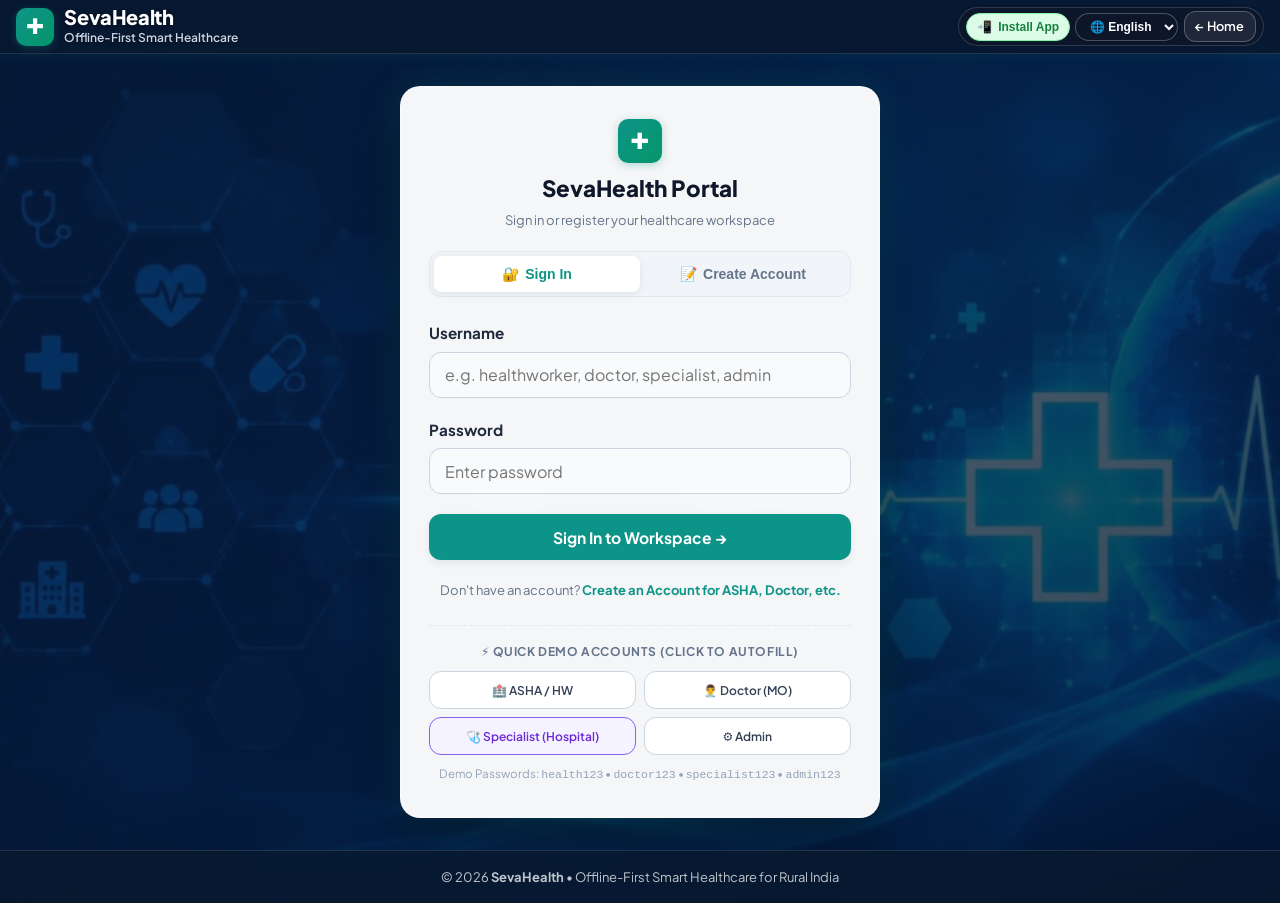
==== frontend/dashboard.html @ 1b8fa529 "feat(mobile): add full module options hub, bottom nav, and drawer to landing page with zero header c" ====
<!DOCTYPE html>
<html lang="en">
<head>
  <meta charset="UTF-8">
  <meta name="viewport" content="width=device-width, initial-scale=1.0, maximum-scale=1.0, user-scalable=no, viewport-fit=cover">
  <title>Dashboard - SevaHealth</title>
  <meta name="description" content="Operational rural healthcare dashboard.">
  <link rel="manifest" href="manifest.json">
  <link rel="icon" type="image/png" sizes="192x192" href="icons/icon-192.png">
  <link rel="apple-touch-icon" href="icons/icon-192.png">
  <meta name="theme-color" content="#0d9488">
  <meta name="apple-mobile-web-app-capable" content="yes">
  <meta name="apple-mobile-web-app-status-bar-style" content="default">
  <link rel="preconnect" href="https://fonts.googleapis.com">
  <link rel="preconnect" href="https://fonts.gstatic.com" crossorigin>
  <link href="https://fonts.googleapis.com/css2?family=Plus+Jakarta+Sans:wght@400;500;600;700;800&display=swap" rel="stylesheet">
  <link rel="stylesheet" href="css/style.css?v=3.6.0">
</head>
<body class="page-dashboard has-bottom-nav">

  <!-- Top Navigation Header -->
  <header class="site-header">
    <div class="header-container">
      <a href="dashboard.html" class="brand">
        <div class="brand-icon">✚</div>
        <div class="brand-text">
          <h1 data-i18n="app_title">SevaHealth</h1>
          <span data-i18n="app_subtitle">Offline-First Smart Healthcare</span>
        </div>
      </a>

      <div class="header-controls">
        <select id="lang-select">
          <option value="en">🌐 English</option>
          <option value="te">🌐 తెలుగు</option>
        </select>

        <span id="network-status-badge" class="badge badge-status-online">
          <span class="badge-status-dot status-online"></span>
          <span>ONLINE</span>
        </span>

        <div class="desktop-only-header" style="display: inline-flex; align-items: center; gap: 0.35rem;">
          <button id="btn-install-pwa" class="btn btn-outline btn-sm btn-pwa-pill" onclick="triggerPWAInstall()" title="Install SevaHealth App for offline use">
            <span>✓</span> <span data-i18n="app_installed">Installed</span>
          </button>

          <button id="btn-toggle-offline-demo" class="btn btn-outline btn-sm" onclick="toggleSimulatedOffline()">
            📡 Simulate Offline
          </button>

          <span id="sync-status-indicator" class="badge badge-primary">☁️ All synced</span>
          <button id="btn-sync-now" class="btn btn-primary btn-sm" onclick="syncPendingRecords()" data-i18n="sync_now">🔄 Sync Now</button>

          <span id="user-role-badge" class="badge badge-admin">⚙️ Administrator</span>
          <button id="btn-logout" class="btn btn-danger-outline btn-sm" onclick="logout()" data-i18n="sign_out">↪ Sign Out</button>
        </div>

        <button id="btn-mobile-menu" class="btn-mobile-menu" aria-label="Open Actions Menu">
          <span>☰</span>
        </button>
      </div>
    </div>
  </header>

  <!-- App Layout -->
  <div class="app-layout">

    <!-- Sidebar Navigation -->
    <aside class="app-sidebar">
      <nav class="sidebar-nav">
        <a href="dashboard.html" class="nav-link active">
          <span>📊</span> <span data-i18n="nav_dashboard">Dashboard</span>
        </a>
        <a href="patient.html" class="nav-link">
          <span>🏡</span> <span data-i18n="nav_patients">Patients &amp; Doorstep</span>
        </a>
        <a href="doctor.html" class="nav-link">
          <span>🩺</span> <span data-i18n="nav_doctor_queue">Doctor Queue</span>
        </a>
        <a href="referrals.html" class="nav-link">
          <span>🚑</span> <span data-i18n="nav_referrals">Referrals</span>
        </a>
        <a href="followups.html" class="nav-link">
          <span>📋</span> <span data-i18n="nav_followups">Follow-ups</span>
        </a>
      </nav>

      <!-- Offline Info Card in Sidebar -->
      <div style="margin-top: auto; padding: 1rem; background: var(--slate-50); border-top: 1px solid var(--slate-200); font-size: 0.75rem; color: var(--slate-600);">
        <p><strong>💡 Offline Architecture:</strong></p>
        <p>PWA Service Worker + IndexedDB store records locally without network. Instant automatic sync on reconnect.</p>
      </div>
    </aside>

    <!-- Main Workspace -->
    <main class="app-main-content">

      <!-- Welcome Banner -->
      <div class="welcome-banner">
        <div>
          <h2 style="font-size: 1.4rem; font-weight: 800;">
            <span data-i18n="welcome">Welcome</span>, <span id="banner-user-name">Healthcare Worker</span>
          </h2>
          <p style="color: var(--slate-300); font-size: 0.875rem; margin-top: 0.2rem;">
            Primary Health Centre: <strong id="banner-facility" style="color: #5eead4;">Chirala PHC</strong>
          </p>
        </div>
        <div class="banner-pill">
          <span id="banner-user-role">Role</span>
        </div>
      </div>

      <!-- Role-Specific Action Banners -->
      
      <!-- ASHA Quick Action -->
      <div id="asha-quick-actions" style="display: none; background: linear-gradient(135deg, #0d9488, #0f766e); color: white; padding: 1.25rem 1.5rem; border-radius: var(--radius-lg); margin-bottom: 1.75rem; box-shadow: var(--shadow-sm);">
        <div style="display: flex; justify-content: space-between; align-items: center; flex-wrap: wrap; gap: 1rem;">
          <div>
            <h3 style="font-size: 1.15rem; font-weight: 700;">🏡 ASHA Doorstep Health Visit</h3>
            <p style="font-size: 0.875rem; opacity: 0.9;">Perform intake, record vitals, and run rule-based Smart Triage directly at patient home (works 100% offline).</p>
          </div>
          <a href="patient.html" class="btn" style="background: white; color: var(--primary-dark); font-weight: 700;">
            + Start Doorstep Visit &rarr;
          </a>
        </div>
      </div>

      <!-- Doctor Quick Action -->
      <div id="doctor-quick-actions" style="display: none; background: linear-gradient(135deg, #1e40af, #1e3a8a); color: white; padding: 1.25rem 1.5rem; border-radius: var(--radius-lg); margin-bottom: 1.75rem; box-shadow: var(--shadow-sm);">
        <div style="display: flex; justify-content: space-between; align-items: center; flex-wrap: wrap; gap: 1rem;">
          <div>
            <h3 style="font-size: 1.15rem; font-weight: 700;">🩺 Doctor Consultation Queue</h3>
            <p style="font-size: 0.875rem; opacity: 0.9;">Review prioritized triage cases (RED Emergency &gt; YELLOW Priority), open tele-consultations, and issue prescriptions.</p>
          </div>
          <a href="doctor.html" class="btn" style="background: white; color: #1e40af; font-weight: 700;">
            Open Doctor Queue &rarr;
          </a>
        </div>
      </div>

      <!-- Specialist Quick Action -->
      <div id="specialist-quick-actions" style="display: none; background: linear-gradient(135deg, #6d28d9, #4c1d95); color: white; padding: 1.25rem 1.5rem; border-radius: var(--radius-lg); margin-bottom: 1.75rem; box-shadow: var(--shadow-sm);">
        <div style="display: flex; justify-content: space-between; align-items: center; flex-wrap: wrap; gap: 1rem;">
          <div>
            <h3 style="font-size: 1.15rem; font-weight: 700;">🩺 Specialist Referral Workspace</h3>
            <p style="font-size: 0.875rem; opacity: 0.9;">Inspect inbound referred patients, view complete longitudinal EHR records, and provide specialist feedback.</p>
          </div>
          <a href="specialist.html" class="btn" style="background: white; color: #6d28d9; font-weight: 700;">
            Open Specialist Queue &rarr;
          </a>
        </div>
      </div>

      <!-- Admin Quick Action -->
      <div id="admin-quick-actions" style="display: none; background: linear-gradient(135deg, #4f46e5, #4338ca); color: white; padding: 1.25rem 1.5rem; border-radius: var(--radius-lg); margin-bottom: 1.75rem; box-shadow: var(--shadow-sm);">
        <div style="display: flex; justify-content: space-between; align-items: center; flex-wrap: wrap; gap: 1rem;">
          <div>
            <h3 style="font-size: 1.15rem; font-weight: 700;">🏢 Block Health Administration &amp; Facility Oversight</h3>
            <p style="font-size: 0.875rem; opacity: 0.9;">Monitor PHC medicine supply inventory, cross-facility specialist referral loops, and Sub-Centre offline sync health.</p>
          </div>
          <a href="referrals.html" class="btn" style="background: white; color: #4338ca; font-weight: 700;">
            Monitor Referral Network &rarr;
          </a>
        </div>
      </div>

      <!-- KPI Cards Grid (Role-Filtered) -->
      <div class="cards-grid">
        
        <!-- Total Patients (ASHA / Doctor / Specialist / Admin) -->
        <div class="stat-card card-asha card-doctor card-specialist card-admin" id="card-stat-patients">
          <div class="stat-card-header">
            <span class="stat-title" data-i18n="stat_total_patients">Total Patients</span>
            <div class="stat-icon" style="background: #eff6ff; color: #3b82f6;">👥</div>
          </div>
          <div class="stat-value" id="stat-total-patients">0</div>
          <div class="stat-footer">Registered in rural cluster</div>
        </div>

        <!-- Today's Visits (ASHA Only) -->
        <div class="stat-card card-asha" id="card-stat-visits">
          <div class="stat-card-header">
            <span class="stat-title" data-i18n="stat_today_visits">Today's Visits</span>
            <div class="stat-icon" style="background: #ecfdf5; color: #10b981;">🏡</div>
          </div>
          <div class="stat-value" id="stat-today-visits">0</div>
          <div class="stat-footer">Doorstep intakes recorded</div>
        </div>

        <!-- Waiting Patients (Doctor Only) -->
        <div class="stat-card card-doctor" id="card-stat-waiting">
          <div class="stat-card-header">
            <span class="stat-title" data-i18n="stat_waiting_patients">Waiting Patients</span>
            <div class="stat-icon" style="background: #fffbeb; color: #f59e0b;">⏳</div>
          </div>
          <div class="stat-value" id="stat-waiting-patients">0</div>
          <div class="stat-footer">In doctor triage queue</div>
        </div>

        <!-- High Risk RED (ASHA / Doctor / Specialist / Admin) -->
        <div class="stat-card card-asha card-doctor card-specialist card-admin" id="card-stat-red">
          <div class="stat-card-header">
            <span class="stat-title" data-i18n="stat_high_risk">High-Risk (RED)</span>
            <div class="stat-icon" style="background: #fef2f2; color: #ef4444;">🚨</div>
          </div>
          <div class="stat-value" id="stat-high-risk" style="color: var(--risk-red);">0</div>
          <div class="stat-footer">Emergency attention flagged</div>
        </div>

        <!-- Pending Referrals (ASHA / Doctor / Specialist / Admin) -->
        <div class="stat-card card-asha card-doctor card-specialist card-admin" id="card-stat-referrals">
          <div class="stat-card-header">
            <span class="stat-title" data-i18n="stat_pending_referrals">Pending Referrals</span>
            <div class="stat-icon" style="background: #f0fdfa; color: #0d9488;">🚑</div>
          </div>
          <div class="stat-value" id="stat-pending-referrals">0</div>
          <div class="stat-footer">Escalated to specialty hospital</div>
        </div>

        <!-- Follow-ups Due (Doctor / Admin) -->
        <div class="stat-card card-doctor card-admin" id="card-stat-followups">
          <div class="stat-card-header">
            <span class="stat-title" data-i18n="stat_followups_due">Follow-ups Due</span>
            <div class="stat-icon" style="background: #f5f3ff; color: #8b5cf6;">📋</div>
          </div>
          <div class="stat-value" id="stat-followups-due">0</div>
          <div class="stat-footer">Home visits scheduled</div>
        </div>

      </div>

      <!-- Recent Patients Section -->
      <div style="background: var(--white); border-radius: var(--radius-lg); border: 1px solid var(--slate-200); padding: 1.5rem; margin-bottom: 2rem; box-shadow: var(--shadow-xs);">
        <div style="display: flex; justify-content: space-between; align-items: center; margin-bottom: 1rem;">
          <h3 style="font-size: 1.15rem; font-weight: 700; color: var(--slate-900);">Recent Doorstep Intakes &amp; Triage</h3>
          <a href="patient.html" class="btn btn-outline btn-sm">View All Patients &rarr;</a>
        </div>

        <div class="table-responsive">
          <table class="data-table">
            <thead>
              <tr>
                <th>Patient ID</th>
                <th>Patient Name</th>
                <th>Village</th>
                <th>Triage Risk</th>
                <th>Vitals</th>
                <th>Care Record</th>
              </tr>
            </thead>
            <tbody id="recent-patients-body">
              <tr><td colspan="6" style="text-align: center; padding: 1.5rem;">Loading data...</td></tr>
            </tbody>
          </table>
        </div>
      </div>

      <!-- Admin PHC Medicine Inventory Section -->
      <div id="admin-inventory-section" style="display: none; background: var(--white); border-radius: var(--radius-lg); border: 1px solid var(--slate-200); padding: 1.5rem; box-shadow: var(--shadow-xs);">
        <h3 style="font-size: 1.15rem; font-weight: 700; color: var(--slate-900); margin-bottom: 1rem;">
          💊 PHC Essential Medicine Availability
        </h3>
        <div class="table-responsive">
          <table class="data-table">
            <thead>
              <tr>
                <th>Medicine Name</th>
                <th>Stock Count</th>
                <th>Availability Status</th>
              </tr>
            </thead>
            <tbody id="admin-meds-body"></tbody>
          </table>
        </div>
      </div>

    </main>
  </div>

  <!-- Mobile Actions Drawer & Backdrop -->
  <div id="mobile-drawer-backdrop" class="mobile-drawer-backdrop"></div>
  <div id="mobile-actions-drawer" class="mobile-actions-drawer">
    <div class="mobile-drawer-handle"></div>
    <div class="mobile-drawer-header">
      <div class="mobile-drawer-title">
        <span>✚</span> <span>SevaHealth Quick Actions</span>
      </div>
      <button id="mobile-drawer-close" class="mobile-drawer-close">&times;</button>
    </div>
    <div class="mobile-drawer-body">
      <div class="mobile-drawer-user-card">
        <div>
          <strong id="mobile-user-name" style="display: block; font-size: 0.95rem; color: var(--slate-900);">User</strong>
          <span id="mobile-user-role-badge" class="badge badge-admin" style="margin-top: 0.25rem;">⚙️ Administrator</span>
        </div>
        <span id="mobile-network-status-badge" class="badge badge-status-online">
          <span class="badge-status-dot status-online"></span>
          <span>ONLINE</span>
        </span>
      </div>

      <div style="display: grid; grid-template-columns: 1fr 1fr; gap: 0.5rem;">
        <button id="mobile-btn-toggle-offline" class="btn btn-outline btn-sm btn-block" onclick="toggleSimulatedOffline()">
          📡 Simulate Offline
        </button>
        <button id="mobile-btn-sync-now" class="btn btn-primary btn-sm btn-block" onclick="syncPendingRecords()">
          🔄 Sync Now
        </button>
      </div>

      <div style="display: flex; align-items: center; justify-content: space-between; padding: 0.65rem 0.85rem; background: var(--slate-50); border: 1px solid var(--slate-200); border-radius: var(--radius-md);">
        <span style="font-size: 0.85rem; font-weight: 600; color: var(--slate-600);">Offline Sync Queue:</span>
        <span id="mobile-sync-status-indicator" class="badge badge-primary">☁️ All synced</span>
      </div>

      <button class="btn btn-install-app btn-block" onclick="triggerPWAInstall()">
        <span>📲</span> <span data-i18n="btn_install_app">Install SevaHealth App</span>
      </button>

      <button id="btn-mobile-logout" class="btn btn-danger-outline btn-block" onclick="logout()" data-i18n="sign_out">
        ↪ Sign Out
      </button>
    </div>
  </div>

  <!-- Native Mobile Bottom Navigation Bar -->
  <nav class="mobile-bottom-nav">
    <a href="dashboard.html" class="mobile-nav-item active">
      <span class="mobile-nav-icon">📊</span>
      <span class="mobile-nav-label" data-i18n="nav_dashboard">Dashboard</span>
    </a>
    <a href="patient.html" class="mobile-nav-item">
      <span class="mobile-nav-icon">🏡</span>
      <span class="mobile-nav-label" data-i18n="nav_patients">Patients</span>
    </a>
    <a href="doctor.html" class="mobile-nav-item">
      <span class="mobile-nav-icon">🩺</span>
      <span class="mobile-nav-label" data-i18n="nav_doctor_queue">Doctor</span>
    </a>
    <a href="referrals.html" class="mobile-nav-item">
      <span class="mobile-nav-icon">🚑</span>
      <span class="mobile-nav-label" data-i18n="nav_referrals">Referrals</span>
    </a>
    <a href="followups.html" class="mobile-nav-item">
      <span class="mobile-nav-icon">📋</span>
      <span class="mobile-nav-label" data-i18n="nav_followups">Follow-ups</span>
    </a>
  </nav>

  <!-- Scripts -->
  <script src="js/api.js?v=3.6.0"></script>
  <script src="js/i18n.js?v=3.6.0"></script>
  <script src="js/offline.js?v=3.6.0"></script>
  <script src="js/auth.js?v=3.6.0"></script>
  <script src="js/dashboard.js?v=3.6.0"></script>
</body>
</html>
---- frontend/css/style.css ----
/* ==========================================================================
   SevaHealth - Responsive Healthcare Design System
   Offline-First Smart Healthcare for Rural India (SIH 2026 Prototype)
   ========================================================================== */

:root {
  /* Brand Palette */
  --primary: #0d9488;
  --primary-hover: #0f766e;
  --primary-dark: #115e59;
  --primary-light: #f0fdfa;
  --primary-border: #99f6e4;

  /* Neutrals */
  --slate-900: #0f172a;
  --slate-800: #1e293b;
  --slate-700: #334155;
  --slate-600: #475569;
  --slate-500: #64748b;
  --slate-400: #94a3b8;
  --slate-300: #cbd5e1;
  --slate-200: #e2e8f0;
  --slate-100: #f1f5f9;
  --slate-50: #f8fafc;
  --white: #ffffff;

  /* Triage Acuity Colors */
  --risk-red: #ef4444;
  --risk-red-bg: #fef2f2;
  --risk-red-border: #fca5a5;

  --risk-yellow: #f59e0b;
  --risk-yellow-bg: #fffbeb;
  --risk-yellow-border: #fcd34d;

  --risk-green: #10b981;
  --risk-green-bg: #ecfdf5;
  --risk-green-border: #86efac;

  /* Status Badges */
  --status-info: #3b82f6;
  --status-purple: #8b5cf6;

  /* Layout & Typography */
  --font-family: 'Plus Jakarta Sans', system-ui, -apple-system, sans-serif;
  --radius-sm: 8px;
  --radius-md: 12px;
  --radius-lg: 18px;
  --radius-full: 9999px;
  --shadow-xs: 0 1px 3px rgba(15, 23, 42, 0.06);
  --shadow-sm: 0 3px 8px rgba(15, 23, 42, 0.08);
  --shadow-md: 0 8px 18px rgba(15, 23, 42, 0.1);
  --shadow-lg: 0 14px 32px rgba(15, 23, 42, 0.12);
  --shadow-xl: 0 24px 44px rgba(15, 23, 42, 0.16);
  --transition: all 0.2s ease-in-out;
  --bottom-nav-height: 60px;
  --safe-bottom: env(safe-area-inset-bottom, 0px);
  --safe-top: env(safe-area-inset-top, 0px);
}

html {
  box-sizing: border-box;
  -webkit-text-size-adjust: 100%;
  overflow-x: hidden;
  width: 100%;
}

*, *::before, *::after {
  box-sizing: border-box;
  margin: 0;
  padding: 0;
}

body {
  font-family: var(--font-family);
  background-color: #f8fafc;
  background-image: radial-gradient(circle at 15% 15%, rgba(13, 148, 136, 0.08) 0%, transparent 40%),
                    radial-gradient(circle at 85% 20%, rgba(14, 165, 233, 0.08) 0%, transparent 45%),
                    linear-gradient(180deg, #f0fdfa 0%, #f8fafc 300px, #f1f5f9 100%);
  background-attachment: fixed;
  color: var(--slate-800);
  font-size: 16px;
  line-height: 1.6;
  min-height: 100vh;
  min-height: 100dvh;
  display: flex;
  flex-direction: column;
  -webkit-font-smoothing: antialiased;
  overflow-x: hidden;
  width: 100%;
  max-width: 100vw;
}

/* Page-Specific Relevant Healthcare Backgrounds */
body.page-landing {
  background: radial-gradient(circle at 15% 12%, rgba(13, 148, 136, 0.14) 0%, transparent 45%),
              radial-gradient(circle at 85% 18%, rgba(14, 165, 233, 0.14) 0%, transparent 50%),
              radial-gradient(circle at 50% 80%, rgba(16, 185, 129, 0.09) 0%, transparent 55%),
              #f8fafc;
  background-attachment: fixed;
}

body.page-login {
  background-color: #051329 !important;
  background-image: linear-gradient(135deg, rgba(8, 24, 48, 0.60) 0%, rgba(3, 15, 38, 0.78) 100%),
                    url('../images/login-bg.jpg') !important;
  background-position: center center !important;
  background-size: cover !important;
  background-repeat: no-repeat !important;
  background-attachment: fixed !important;
  min-height: 100vh !important;
  min-height: 100dvh !important;
}

body.page-dashboard {
  background: radial-gradient(circle at 90% 12%, rgba(14, 165, 233, 0.11) 0%, transparent 40%),
              radial-gradient(circle at 10% 28%, rgba(13, 148, 136, 0.10) 0%, transparent 45%),
              linear-gradient(180deg, #f0fdfa 0%, #f8fafc 240px, #f1f5f9 100%);
  background-attachment: fixed;
}

body.page-patient {
  background: radial-gradient(circle at 20% 15%, rgba(16, 185, 129, 0.12) 0%, transparent 45%),
              radial-gradient(circle at 80% 40%, rgba(13, 148, 136, 0.10) 0%, transparent 45%),
              linear-gradient(180deg, #ecfdf5 0%, #f8fafc 260px, #f1f5f9 100%);
  background-attachment: fixed;
}

body.page-doctor {
  background: radial-gradient(circle at 75% 15%, rgba(59, 130, 246, 0.11) 0%, transparent 45%),
              radial-gradient(circle at 20% 55%, rgba(13, 148, 136, 0.10) 0%, transparent 40%),
              linear-gradient(180deg, #eff6ff 0%, #f8fafc 260px, #f1f5f9 100%);
  background-attachment: fixed;
}

body.page-specialist {
  background: radial-gradient(circle at 80% 15%, rgba(139, 92, 246, 0.14) 0%, transparent 45%),
              radial-gradient(circle at 15% 45%, rgba(14, 165, 233, 0.10) 0%, transparent 40%),
              linear-gradient(180deg, #f5f3ff 0%, #f8fafc 260px, #f1f5f9 100%);
  background-attachment: fixed;
}

body.page-referrals {
  background: radial-gradient(circle at 85% 18%, rgba(245, 158, 11, 0.10) 0%, transparent 45%),
              radial-gradient(circle at 15% 35%, rgba(99, 102, 241, 0.10) 0%, transparent 45%),
              linear-gradient(180deg, #fffbeb 0%, #f8fafc 260px, #f1f5f9 100%);
  background-attachment: fixed;
}

body.page-followups {
  background: radial-gradient(circle at 25% 18%, rgba(139, 92, 246, 0.10) 0%, transparent 45%),
              radial-gradient(circle at 80% 50%, rgba(16, 185, 129, 0.10) 0%, transparent 45%),
              linear-gradient(180deg, #fdf4ff 0%, #f8fafc 260px, #f1f5f9 100%);
  background-attachment: fixed;
}

a {
  color: var(--primary);
  text-decoration: none;
  transition: var(--transition);
}

a:hover {
  color: var(--primary-hover);
}

.code-font {
  font-family: 'Consolas', 'Courier New', monospace;
  font-size: 0.95rem;
  letter-spacing: 0.04em;
}

.text-muted { color: var(--slate-500); font-size: 0.875rem; }
.text-danger { color: var(--risk-red); }

/* --------------------------------------------------------------------------
   Header & Top Navigation
   -------------------------------------------------------------------------- */
.site-header {
  background: #ffffff url('../images/header-banner.jpg') no-repeat right center / cover;
  border-bottom: 2px solid #0d9488;
  position: sticky;
  top: 0;
  z-index: 100;
  box-shadow: 0 2px 12px rgba(13, 148, 136, 0.1);
  min-height: 52px;
  display: flex;
  align-items: center;
  width: 100%;
}

.header-container {
  max-width: 1560px;
  width: 100%;
  margin: 0 auto;
  padding: 0.25rem 1rem;
  display: flex;
  align-items: center;
  justify-content: space-between;
  gap: 0.5rem;
}

.brand {
  display: flex;
  align-items: center;
  gap: 0.65rem;
  text-decoration: none;
  background: transparent !important;
  padding: 0.1rem 0;
  flex-shrink: 0;
}

.brand-icon {
  width: 38px;
  height: 38px;
  background: linear-gradient(135deg, #0d9488, #059669);
  color: var(--white);
  border-radius: 10px;
  display: flex;
  align-items: center;
  justify-content: center;
  font-size: 1.35rem;
  font-weight: 800;
  box-shadow: 0 2px 8px rgba(13, 148, 136, 0.3);
  flex-shrink: 0;
}

.brand-text h1 {
  font-size: 1.2rem;
  font-weight: 800;
  color: #0f766e;
  line-height: 1.1;
  letter-spacing: -0.02em;
  margin: 0;
}

.brand-text span {
  font-size: 0.72rem;
  font-weight: 600;
  color: #334155;
  display: block;
  margin-top: 0.05rem;
  white-space: nowrap;
}

.header-controls {
  display: flex;
  align-items: center;
  gap: 0.35rem;
  background: rgba(255, 255, 255, 0.88);
  backdrop-filter: blur(12px);
  -webkit-backdrop-filter: blur(12px);
  padding: 0.2rem 0.45rem;
  border-radius: 9999px;
  border: 1px solid rgba(255, 255, 255, 0.95);
  box-shadow: 0 1px 6px rgba(0, 0, 0, 0.04);
}

/* --------------------------------------------------------------------------
   Badges & Pills matching Reference Header (Ultra-Compact)
   -------------------------------------------------------------------------- */
.badge {
  display: inline-flex;
  align-items: center;
  gap: 0.25rem;
  padding: 0.25rem 0.6rem;
  font-size: 0.75rem;
  font-weight: 700;
  border-radius: 9999px;
  line-height: 1;
  white-space: nowrap;
  flex-shrink: 0;
}

#lang-select {
  width: auto !important;
  max-width: 110px !important;
  background: #ffffff;
  color: #4338ca;
  border: 1.5px solid #cbd5e1;
  border-radius: 9999px;
  font-weight: 700;
  font-size: 0.75rem !important;
  padding: 0.25rem 0.6rem !important;
  min-height: 28px !important;
  cursor: pointer;
  box-shadow: 0 1px 2px rgba(0, 0, 0, 0.04);
  outline: none;
  transition: all 0.2s ease;
  white-space: nowrap;
  flex-shrink: 0;
}

#lang-select:hover {
  border-color: #818cf8;
}

#btn-install-pwa, .btn-pwa-pill {
  background: #dcfce7 !important;
  color: #15803d !important;
  border: 1px solid #86efac !important;
  border-radius: 9999px !important;
  font-size: 0.75rem !important;
  font-weight: 700 !important;
  padding: 0.25rem 0.6rem !important;
  min-height: 28px !important;
  box-shadow: 0 1px 2px rgba(22, 163, 74, 0.08) !important;
  cursor: pointer;
  white-space: nowrap;
  flex-shrink: 0;
}

#btn-toggle-offline-demo {
  background: #f3e8ff !important;
  color: #7e22ce !important;
  border: 1px solid #d8b4fe !important;
  border-radius: 9999px !important;
  font-size: 0.75rem !important;
  font-weight: 700 !important;
  padding: 0.25rem 0.6rem !important;
  min-height: 28px !important;
  cursor: pointer;
  transition: all 0.2s ease;
  white-space: nowrap;
  flex-shrink: 0;
}

#btn-toggle-offline-demo:hover {
  background: #e9d5ff !important;
  transform: translateY(-1px);
}

.badge-status-online {
  background: #dcfce7 !important;
  color: #15803d !important;
  border: 1px solid #86efac !important;
  border-radius: 9999px !important;
  font-weight: 700 !important;
  font-size: 0.75rem !important;
  padding: 0.25rem 0.6rem !important;
  min-height: 28px !important;
  white-space: nowrap;
  flex-shrink: 0;
}

.badge-status-offline {
  background: #fee2e2 !important;
  color: #991b1b !important;
  border: 1px solid #fca5a5 !important;
  border-radius: 9999px !important;
  font-weight: 800 !important;
  font-size: 0.75rem !important;
  padding: 0.25rem 0.6rem !important;
  min-height: 28px !important;
  white-space: nowrap;
  flex-shrink: 0;
  animation: pulse 2s infinite;
}

.badge-status-dot {
  width: 7px;
  height: 7px;
  border-radius: 50%;
  background-color: currentColor;
}

.status-online {
  color: #16a34a !important;
  background-color: #16a34a !important;
  box-shadow: 0 0 5px #16a34a;
}

.status-offline {
  color: #dc2626 !important;
  background-color: #dc2626 !important;
}

#sync-status-indicator, .badge-primary {
  background: #e0f2fe !important;
  color: #0369a1 !important;
  border: 1px solid #7dd3fc !important;
  border-radius: 9999px !important;
  font-weight: 700 !important;
  font-size: 0.75rem !important;
  padding: 0.25rem 0.6rem !important;
  min-height: 28px !important;
  white-space: nowrap;
  flex-shrink: 0;
}

#btn-sync-now {
  background: #0d9488 !important;
  color: #ffffff !important;
  border: none !important;
  border-radius: 9999px !important;
  font-weight: 700 !important;
  font-size: 0.75rem !important;
  padding: 0.25rem 0.75rem !important;
  min-height: 28px !important;
  box-shadow: 0 2px 6px rgba(13, 148, 136, 0.25) !important;
  cursor: pointer;
  transition: all 0.2s ease;
  white-space: nowrap;
  flex-shrink: 0;
}

#btn-sync-now:hover {
  background: #0f766e !important;
  transform: translateY(-1px);
  box-shadow: 0 3px 10px rgba(13, 148, 136, 0.35) !important;
}

#user-role-badge {
  border-radius: 9999px !important;
  font-weight: 700 !important;
  font-size: 0.75rem !important;
  padding: 0.25rem 0.6rem !important;
  min-height: 28px !important;
  white-space: nowrap;
  flex-shrink: 0;
}

.badge-healthworker {
  background: #fef3c7 !important;
  color: #b45309 !important;
  border: 1px solid #fcd34d !important;
}

.badge-doctor {
  background: #eff6ff !important;
  color: #1d4ed8 !important;
  border: 1px solid #93c5fd !important;
}

.badge-specialist {
  background: #f5f3ff !important;
  color: #6d28d9 !important;
  border: 1px solid #c4b5fd !important;
}

.badge-admin {
  background: #fdf4ff !important;
  color: #86198f !important;
  border: 1px solid #f0abfc !important;
}

#btn-logout {
  background: #ffffff !important;
  color: #ef4444 !important;
  border: 1.5px solid #fca5a5 !important;
  border-radius: 9999px !important;
  font-weight: 700 !important;
  font-size: 0.75rem !important;
  padding: 0.25rem 0.7rem !important;
  min-height: 28px !important;
  box-shadow: 0 1px 3px rgba(239, 68, 68, 0.08) !important;
  cursor: pointer;
  transition: all 0.2s ease;
  white-space: nowrap;
  flex-shrink: 0;
}

#btn-logout:hover {
  background: #fef2f2 !important;
  border-color: #ef4444 !important;
  transform: translateY(-1px);
}

.badge-warning { background: var(--risk-yellow-bg); color: #92400e; border: 1px solid var(--risk-yellow-border); }
.badge-danger { background: var(--risk-red-bg); color: #991b1b; border: 1px solid var(--risk-red-border); }

.badge-risk-red { background: var(--risk-red-bg); color: #b91c1c; border: 1px solid var(--risk-red-border); font-weight: 800; font-size: 0.85rem; }
.badge-risk-yellow { background: var(--risk-yellow-bg); color: #b45309; border: 1px solid var(--risk-yellow-border); font-weight: 800; font-size: 0.85rem; }
.badge-risk-green { background: var(--risk-green-bg); color: #047857; border: 1px solid var(--risk-green-border); font-weight: 800; font-size: 0.85rem; }



@keyframes pulse {
  0%, 100% { opacity: 1; }
  50% { opacity: 0.6; }
}

/* --------------------------------------------------------------------------
   Buttons & Form Controls
   -------------------------------------------------------------------------- */
.btn {
  display: inline-flex;
  align-items: center;
  justify-content: center;
  gap: 0.5rem;
  font-family: inherit;
  font-size: 0.98rem;
  font-weight: 600;
  padding: 0.68rem 1.35rem;
  min-height: 46px;
  border-radius: var(--radius-md);
  border: 1px solid transparent;
  cursor: pointer;
  transition: var(--transition);
  text-decoration: none;
}

.btn-primary { background: var(--primary); color: var(--white); box-shadow: var(--shadow-sm); }
.btn-primary:hover { background: var(--primary-hover); transform: translateY(-1px); box-shadow: var(--shadow-md); }
.btn-outline { background: var(--white); color: var(--slate-700); border-color: var(--slate-300); }
.btn-outline:hover { background: var(--slate-100); color: var(--slate-900); }
.btn-danger-outline { background: transparent; color: var(--risk-red); border-color: var(--risk-red-border); }
.btn-danger-outline:hover { background: var(--risk-red-bg); }

.btn-sm { min-height: 38px; padding: 0.35rem 0.9rem; font-size: 0.875rem; }
.btn-block { width: 100%; }

.form-group { margin-bottom: 1.25rem; }
.form-label { display: block; font-size: 0.95rem; font-weight: 700; color: var(--slate-800); margin-bottom: 0.4rem; }

.form-input, .form-select, .form-textarea {
  width: 100%;
  min-height: 46px;
  padding: 0.68rem 0.95rem;
  font-family: inherit;
  font-size: 1rem;
  color: var(--slate-900);
  background: var(--slate-50);
  border: 1.5px solid var(--slate-300);
  border-radius: var(--radius-md);
  transition: var(--transition);
}

.form-input:focus, .form-select:focus, .form-textarea:focus {
  outline: none;
  border-color: var(--primary);
  background: var(--white);
  box-shadow: 0 0 0 3.5px rgba(13, 148, 136, 0.18);
}

.form-textarea { min-height: 95px; resize: vertical; }

.voice-recording {
  background: #fee2e2 !important;
  color: #b91c1c !important;
  border-color: #f87171 !important;
  animation: pulse 1s infinite;
}

/* --------------------------------------------------------------------------
   App Layout Shell
   -------------------------------------------------------------------------- */
.app-layout {
  display: flex;
  flex: 1;
  min-height: calc(100vh - 68px);
  background: transparent;
}

.app-sidebar {
  width: 270px;
  background: rgba(255, 255, 255, 0.96);
  backdrop-filter: blur(10px);
  border-right: 1px solid var(--slate-200);
  display: flex;
  flex-direction: column;
  box-shadow: var(--shadow-xs);
}

.sidebar-nav {
  padding: 1.25rem 0.85rem;
  display: flex;
  flex-direction: column;
  gap: 0.45rem;
}

.nav-link {
  display: flex;
  align-items: center;
  gap: 0.85rem;
  padding: 0.75rem 1rem;
  border-radius: var(--radius-md);
  color: var(--slate-700);
  font-size: 0.95rem;
  font-weight: 600;
  text-decoration: none;
  transition: var(--transition);
}

.nav-link:hover { background: var(--slate-100); color: var(--slate-900); }
.nav-link.active { background: var(--primary-light); color: var(--primary-dark); border: 1px solid var(--primary-border); font-weight: 700; }

.app-main-content {
  flex: 1;
  padding: 1.75rem 2rem;
  max-width: 1350px;
  margin: 0 auto;
  width: 100%;
}

/* --------------------------------------------------------------------------
   Dashboard & Hero Banners
   -------------------------------------------------------------------------- */
.welcome-banner {
  background: linear-gradient(135deg, var(--slate-900), #1e293b);
  color: var(--white);
  border-radius: var(--radius-lg);
  padding: 1.75rem 2rem;
  margin-bottom: 2rem;
  display: flex;
  flex-wrap: wrap;
  align-items: center;
  justify-content: space-between;
  gap: 1.25rem;
  box-shadow: var(--shadow-sm);
}

.banner-pill {
  background: rgba(255, 255, 255, 0.15);
  border: 1px solid rgba(255, 255, 255, 0.25);
  padding: 0.45rem 1rem;
  border-radius: var(--radius-full);
  font-size: 0.875rem;
  font-weight: 600;
}

/* --------------------------------------------------------------------------
   KPI Metric Cards Grid (6+ KPIs)
   -------------------------------------------------------------------------- */
.cards-grid {
  display: grid;
  grid-template-columns: repeat(auto-fit, minmax(220px, 1fr));
  gap: 1.5rem;
  margin-bottom: 2.25rem;
}

.stat-card {
  background: var(--white);
  border-radius: var(--radius-lg);
  border: 1px solid var(--slate-200);
  padding: 1.5rem;
  box-shadow: var(--shadow-xs);
  transition: var(--transition);
}

.stat-card:hover { transform: translateY(-2px); box-shadow: var(--shadow-md); }
.stat-card-header { display: flex; align-items: center; justify-content: space-between; margin-bottom: 0.6rem; }
.stat-title { font-size: 0.875rem; font-weight: 700; color: var(--slate-600); text-transform: uppercase; letter-spacing: 0.03em; }
.stat-icon { width: 38px; height: 38px; border-radius: var(--radius-md); display: flex; align-items: center; justify-content: center; font-size: 1.25rem; }
.stat-value { font-size: 2.5rem; font-weight: 800; color: var(--slate-900); line-height: 1; margin-bottom: 0.4rem; }
.stat-footer { font-size: 0.8125rem; color: var(--slate-500); }

/* --------------------------------------------------------------------------
   Smart Triage Result Box
   -------------------------------------------------------------------------- */
.triage-result-card {
  border-radius: var(--radius-lg);
  padding: 1.75rem;
  margin: 1.75rem 0;
  box-shadow: var(--shadow-md);
  border: 2px solid;
}

.triage-result-red { background: var(--risk-red-bg); border-color: var(--risk-red); }
.triage-result-yellow { background: var(--risk-yellow-bg); border-color: var(--risk-yellow); }
.triage-result-green { background: var(--risk-green-bg); border-color: var(--risk-green); }

.triage-header { display: flex; align-items: center; justify-content: space-between; margin-bottom: 1rem; flex-wrap: wrap; gap: 0.75rem; }
.triage-badge-pill { font-size: 1.15rem; padding: 0.45rem 1.15rem; border-radius: var(--radius-full); }
.triage-dest-tag { font-size: 0.95rem; font-weight: 700; background: rgba(0,0,0,0.06); padding: 0.35rem 0.85rem; border-radius: var(--radius-sm); }
.triage-row { margin-bottom: 0.6rem; font-size: 1rem; }
.triage-label { font-weight: 700; }
.triage-val { font-weight: 500; }

/* --------------------------------------------------------------------------
   Doctor Priority Queue Cards
   -------------------------------------------------------------------------- */
.doctor-queue-card {
  background: var(--white);
  border: 1px solid var(--slate-200);
  border-radius: var(--radius-lg);
  padding: 1.5rem;
  margin-bottom: 1.5rem;
  box-shadow: var(--shadow-xs);
  transition: var(--transition);
}

.queue-card-red { border-left: 6px solid var(--risk-red); background: #fffbfb; }
.queue-card-yellow { border-left: 6px solid var(--risk-yellow); background: #fffdfa; }

.queue-card-top { display: flex; align-items: center; justify-content: space-between; margin-bottom: 1rem; flex-wrap: wrap; gap: 0.85rem; }
.queue-patient-meta { display: flex; align-items: center; gap: 0.75rem; flex-wrap: wrap; }
.queue-patient-name { font-size: 1.15rem; font-weight: 800; color: var(--slate-900); }
.queue-village { font-size: 0.875rem; color: var(--slate-500); }

.queue-vitals-row { display: flex; gap: 0.6rem; flex-wrap: wrap; margin-bottom: 0.85rem; }
.v-pill { background: var(--slate-100); border: 1px solid var(--slate-200); padding: 0.35rem 0.75rem; border-radius: var(--radius-sm); font-size: 0.875rem; font-weight: 600; }

.queue-symptoms-snippet { font-size: 0.95rem; color: var(--slate-700); margin-bottom: 0.6rem; }
.queue-card-footer { font-size: 0.8125rem; color: var(--slate-500); border-top: 1px dashed var(--slate-200); padding-top: 0.6rem; }

/* --------------------------------------------------------------------------
   Care Journey Longitudinal Timeline
   -------------------------------------------------------------------------- */
.timeline-container {
  position: relative;
  padding-left: 2.25rem;
  margin-top: 1.75rem;
}

.timeline-container::before {
  content: '';
  position: absolute;
  left: 8px;
  top: 0;
  bottom: 0;
  width: 3px;
  background: var(--slate-200);
}

.timeline-item {
  position: relative;
  margin-bottom: 1.75rem;
}

.timeline-marker {
  position: absolute;
  left: -2.25rem;
  top: 4px;
  width: 19px;
  height: 19px;
  border-radius: 50%;
  background: var(--primary);
  border: 3px solid var(--white);
  box-shadow: 0 0 0 2px var(--slate-300);
}

.marker-danger { background: var(--risk-red); }
.marker-warning { background: var(--risk-yellow); }
.marker-success { background: var(--risk-green); }
.marker-info { background: var(--status-info); }
.marker-purple { background: var(--status-purple); }

.timeline-card {
  background: var(--white);
  border: 1px solid var(--slate-200);
  border-radius: var(--radius-md);
  padding: 1.25rem;
  box-shadow: var(--shadow-xs);
}

.timeline-header { display: flex; justify-content: space-between; align-items: center; margin-bottom: 0.35rem; }
.timeline-header h4 { font-size: 1.05rem; font-weight: 800; color: var(--slate-900); }
.timeline-time { font-size: 0.8125rem; color: var(--slate-400); }
.timeline-subtitle { font-size: 0.9375rem; color: var(--slate-600); }

/* --------------------------------------------------------------------------
   Tables
   -------------------------------------------------------------------------- */
.table-responsive { overflow-x: auto; background: var(--white); border-radius: var(--radius-lg); border: 1px solid var(--slate-200); }
.data-table { width: 100%; border-collapse: collapse; text-align: left; font-size: 0.95rem; }
.data-table th { background: var(--slate-50); padding: 1rem 1.15rem; font-weight: 700; color: var(--slate-700); border-bottom: 1.5px solid var(--slate-200); }
.data-table td { padding: 1rem 1.15rem; border-bottom: 1px solid var(--slate-100); vertical-align: middle; }
.data-table tr:hover { background: #f8fafc; }

/* --------------------------------------------------------------------------
   Modals
   -------------------------------------------------------------------------- */
.modal-backdrop {
  position: fixed;
  inset: 0;
  background: rgba(15, 23, 42, 0.7);
  backdrop-filter: blur(5px);
  z-index: 1000;
  display: flex;
  align-items: center;
  justify-content: center;
  padding: 1rem;
}

.modal-card {
  background: var(--white);
  border-radius: var(--radius-lg);
  max-width: 680px;
  width: 100%;
  max-height: 90vh;
  overflow-y: auto;
  box-shadow: var(--shadow-xl);
  padding: 2rem;
}

.modal-header { display: flex; align-items: center; justify-content: space-between; margin-bottom: 1.5rem; padding-bottom: 0.85rem; border-bottom: 1px solid var(--slate-200); }
.modal-close-btn { background: none; border: none; font-size: 1.75rem; cursor: pointer; color: var(--slate-400); }
.modal-close-btn:hover { color: var(--slate-800); }

/* --------------------------------------------------------------------------
   Care Journey Visual Flow (Landing Page)
   -------------------------------------------------------------------------- */
.flow-diagram {
  display: flex;
  align-items: center;
  justify-content: center;
  gap: 0.6rem;
  flex-wrap: wrap;
  margin: 2.25rem 0;
}

.flow-step {
  background: var(--white);
  border: 1.5px solid var(--slate-200);
  padding: 1rem 1.35rem;
  border-radius: var(--radius-md);
  font-size: 0.95rem;
  font-weight: 700;
  box-shadow: var(--shadow-xs);
  display: flex;
  align-items: center;
  gap: 0.5rem;
}

.flow-arrow { color: var(--primary); font-size: 1.4rem; font-weight: 800; }

/* --------------------------------------------------------------------------
   Specialist Portal & Comprehensive Longitudinal EHR Components
   -------------------------------------------------------------------------- */
.card-specialist {
  border-top: 3px solid #8b5cf6;
}

.ehr-panel-grid {
  display: grid;
  grid-template-columns: repeat(auto-fit, minmax(300px, 1fr));
  gap: 1.25rem;
  margin-top: 1rem;
}

.ehr-section-card {
  background: var(--slate-50);
  border: 1px solid var(--slate-200);
  border-radius: var(--radius-md);
  padding: 1.25rem;
}

.ehr-section-title {
  font-size: 0.95rem;
  font-weight: 800;
  color: var(--slate-800);
  margin-bottom: 0.75rem;
  display: flex;
  align-items: center;
  gap: 0.5rem;
}

.ehr-nav-tabs {
  display: flex;
  gap: 0.5rem;
  border-bottom: 1.5px solid var(--slate-200);
  margin-bottom: 1.25rem;
  overflow-x: auto;
  padding-bottom: 0.25rem;
}

.ehr-tab-btn {
  background: none;
  border: none;
  padding: 0.6rem 1rem;
  font-size: 0.875rem;
  font-weight: 700;
  color: var(--slate-500);
  border-bottom: 2.5px solid transparent;
  cursor: pointer;
  white-space: nowrap;
  transition: var(--transition);
}

.ehr-tab-btn:hover {
  color: var(--slate-900);
}

.ehr-tab-btn.active {
  color: #6d28d9;
  border-bottom-color: #7c3aed;
  background: #f5f3ff;
  border-radius: var(--radius-sm) var(--radius-sm) 0 0;
}

.vital-trend-box {
  display: flex;
  align-items: center;
  justify-content: space-between;
  padding: 0.6rem 0.85rem;
  background: var(--white);
  border: 1px solid var(--slate-200);
  border-radius: var(--radius-sm);
  margin-bottom: 0.5rem;
  font-size: 0.875rem;
}

.vital-trend-val {
  font-weight: 800;
  color: var(--slate-900);
}

/* --------------------------------------------------------------------------
   PWA App Download & Offline Installation Styles
   -------------------------------------------------------------------------- */
.btn-install-app {
  background: linear-gradient(135deg, #0d9488, #0f766e);
  color: #ffffff !important;
  border: 1px solid #14b8a6;
  font-weight: 700;
  font-size: 0.8125rem;
  padding: 0.35rem 0.85rem;
  min-height: 36px;
  border-radius: var(--radius-full);
  display: inline-flex;
  align-items: center;
  gap: 0.4rem;
  box-shadow: 0 2px 8px rgba(13, 148, 136, 0.25);
  cursor: pointer;
  transition: all 0.2s ease;
}

.btn-install-app:hover {
  background: linear-gradient(135deg, #0f766e, #115e59);
  transform: translateY(-1px);
  box-shadow: 0 4px 12px rgba(13, 148, 136, 0.35);
  color: #ffffff !important;
}

.btn-install-app.installed {
  background: #ecfdf5;
  color: #065f46 !important;
  border: 1px solid #a7f3d0;
  box-shadow: none;
  cursor: default;
}

.pwa-device-step {
  display: flex;
  align-items: flex-start;
  gap: 0.85rem;
  background: #ffffff;
  border: 1px solid var(--slate-200);
  border-radius: var(--radius-md);
  padding: 1rem;
  margin-bottom: 0.75rem;
}

.pwa-step-number {
  background: #f0fdfa;
  color: #0d9488;
  border: 1.5px solid #99f6e4;
  width: 28px;
  height: 28px;
  border-radius: 50%;
  font-weight: 800;
  font-size: 0.875rem;
  flex-shrink: 0;
}

/* --------------------------------------------------------------------------
   Login Page HD / Glassmorphism Styles
   -------------------------------------------------------------------------- */
body.page-login {
  min-height: 100vh;
  display: flex;
  flex-direction: column;
}

body.page-login .site-header {
  background: rgba(8, 24, 48, 0.88) !important;
  backdrop-filter: blur(16px);
  -webkit-backdrop-filter: blur(16px);
  border-bottom: 1px solid rgba(255, 255, 255, 0.12) !important;
}

body.page-login .site-header .brand {
  background: transparent !important;
}

body.page-login .brand-text h1 {
  color: #ffffff !important;
  font-size: 1.25rem !important;
  font-weight: 800 !important;
  text-shadow: 0 1px 4px rgba(0, 0, 0, 0.5) !important;
}

body.page-login .brand-text span {
  color: #cbd5e1 !important;
  font-size: 0.75rem !important;
  font-weight: 600 !important;
  text-shadow: 0 1px 2px rgba(0, 0, 0, 0.4) !important;
}

body.page-login .header-controls {
  background: rgba(15, 23, 42, 0.75) !important;
  border-color: rgba(255, 255, 255, 0.15) !important;
}

body.page-login .site-header .btn-outline {
  border-color: rgba(255, 255, 255, 0.25);
  color: #ffffff;
  background: rgba(255, 255, 255, 0.08);
}

body.page-login .site-header .btn-outline:hover {
  background: rgba(255, 255, 255, 0.2);
  border-color: rgba(255, 255, 255, 0.5);
}

body.page-login #lang-select {
  background: rgba(15, 23, 42, 0.85) !important;
  color: #ffffff !important;
  border-color: rgba(255, 255, 255, 0.25) !important;
}

.login-card-container {
  flex: 1;
  display: flex;
  align-items: center;
  justify-content: center;
  padding: 2rem 1rem;
}

.login-card {
  background: rgba(255, 255, 255, 0.96);
  backdrop-filter: blur(24px);
  -webkit-backdrop-filter: blur(24px);
  width: 100%;
  max-width: 480px;
  border-radius: 20px;
  border: 1px solid rgba(255, 255, 255, 0.6);
  box-shadow: 0 20px 45px rgba(0, 0, 0, 0.35), 0 0 35px rgba(13, 148, 136, 0.2);
  padding: 2rem 1.75rem;
  transition: max-width 0.25s ease, transform 0.2s ease, box-shadow 0.2s ease;
}

.login-card.register-mode {
  max-width: 540px;
}

/* Auth Tabs */
.auth-tabs {
  display: flex;
  background: #f1f5f9;
  padding: 4px;
  border-radius: 12px;
  margin-bottom: 1.5rem;
  border: 1px solid #e2e8f0;
}

.auth-tab-btn {
  flex: 1;
  padding: 0.625rem 0.75rem;
  border: none;
  background: transparent;
  color: #64748b;
  font-weight: 600;
  font-size: 0.875rem;
  border-radius: 8px;
  cursor: pointer;
  transition: all 0.2s ease;
  display: flex;
  align-items: center;
  justify-content: center;
  gap: 0.375rem;
}

.auth-tab-btn:hover {
  color: #0f172a;
}

.auth-tab-btn.active {
  background: #ffffff;
  color: #0d9488;
  box-shadow: 0 2px 8px rgba(0, 0, 0, 0.08);
}

/* Role Selector Grid */
.role-select-grid {
  display: grid;
  grid-template-columns: repeat(2, 1fr);
  gap: 0.625rem;
  margin-bottom: 1rem;
}

.role-radio-card {
  position: relative;
  display: flex;
  flex-direction: column;
  padding: 0.75rem 0.625rem;
  border: 2px solid #e2e8f0;
  border-radius: 10px;
  background: #f8fafc;
  cursor: pointer;
  transition: all 0.2s ease;
  text-align: left;
}

.role-radio-card:hover {
  border-color: #cbd5e1;
  background: #ffffff;
}

.role-radio-card input[type="radio"] {
  position: absolute;
  opacity: 0;
  pointer-events: none;
}

.role-radio-card.active,
.role-radio-card:has(input[type="radio"]:checked) {
  border-color: #0d9488;
  background: #f0fdfa;
  box-shadow: 0 0 0 1px #0d9488;
}

.role-radio-card .role-title {
  font-size: 0.8125rem;
  font-weight: 700;
  color: #1e293b;
  display: flex;
  align-items: center;
  gap: 0.375rem;
}

.role-radio-card .role-desc {
  font-size: 0.7rem;
  color: #64748b;
  margin-top: 0.2rem;
  line-height: 1.25;
}

.role-radio-card.specialist-card.active,
.role-radio-card.specialist-card:has(input[type="radio"]:checked) {
  border-color: #8b5cf6;
  background: #f5f3ff;
  box-shadow: 0 0 0 1px #8b5cf6;
}

.role-radio-card.specialist-card .role-title {
  color: #4c1d95;
}

/* Form switch prompt text */
.auth-switch-prompt {
  text-align: center;
  margin-top: 1.25rem;
  font-size: 0.8125rem;
  color: #64748b;
}

.auth-switch-prompt a {
  color: #0d9488;
  font-weight: 700;
  text-decoration: none;
  cursor: pointer;
}

.auth-switch-prompt a:hover {
  text-decoration: underline;
}

/* Success alert */
.alert-success-custom {
  display: flex;
  align-items: center;
  gap: 0.5rem;
  padding: 0.75rem 1rem;
  border-radius: 10px;
  font-size: 0.875rem;
  margin-bottom: 1.25rem;
  background: #ecfdf5;
  border: 1px solid #6ee7b7;
  color: #065f46;
}

body.page-login footer {
  background: rgba(10, 25, 47, 0.72) !important;
  backdrop-filter: blur(16px);
  -webkit-backdrop-filter: blur(16px);
  border-top: 1px solid rgba(255, 255, 255, 0.12) !important;
  color: rgba(255, 255, 255, 0.75) !important;
}

/* --------------------------------------------------------------------------
   Mobile Header Quick Action Button & Mobile Actions Drawer / Sheet
   -------------------------------------------------------------------------- */
.btn-mobile-menu {
  display: none;
  background: #0d9488;
  color: #ffffff;
  border: none;
  border-radius: 9999px;
  width: 34px;
  height: 34px;
  align-items: center;
  justify-content: center;
  font-size: 1.15rem;
  cursor: pointer;
  box-shadow: 0 2px 6px rgba(13, 148, 136, 0.3);
  transition: all 0.2s ease;
  flex-shrink: 0;
}

.btn-mobile-menu:hover, .btn-mobile-menu:active {
  background: #0f766e;
  transform: scale(1.05);
}

.mobile-drawer-backdrop {
  position: fixed;
  inset: 0;
  background: rgba(15, 23, 42, 0.6);
  backdrop-filter: blur(4px);
  -webkit-backdrop-filter: blur(4px);
  z-index: 1000;
  opacity: 0;
  visibility: hidden;
  transition: opacity 0.25s ease, visibility 0.25s ease;
}

.mobile-drawer-backdrop.active {
  opacity: 1;
  visibility: visible;
}

.mobile-actions-drawer {
  position: fixed;
  bottom: 0;
  left: 0;
  right: 0;
  background: #ffffff;
  border-top-left-radius: 24px;
  border-top-right-radius: 24px;
  box-shadow: 0 -10px 40px rgba(0, 0, 0, 0.25);
  z-index: 1001;
  padding: 1.25rem 1.25rem calc(1.5rem + env(safe-area-inset-bottom, 0px));
  transform: translateY(100%);
  transition: transform 0.3s cubic-bezier(0.16, 1, 0.3, 1);
  max-height: 85vh;
  overflow-y: auto;
}

.mobile-actions-drawer.active {
  transform: translateY(0);
}

.mobile-drawer-handle {
  width: 44px;
  height: 5px;
  background: #cbd5e1;
  border-radius: 9999px;
  margin: 0 auto 1.25rem;
}

.mobile-drawer-header {
  display: flex;
  align-items: center;
  justify-content: space-between;
  margin-bottom: 1.25rem;
  padding-bottom: 0.75rem;
  border-bottom: 1px solid var(--slate-200);
}

.mobile-drawer-title {
  font-size: 1.15rem;
  font-weight: 800;
  color: var(--slate-900);
  display: flex;
  align-items: center;
  gap: 0.5rem;
}

.mobile-drawer-close {
  background: var(--slate-100);
  border: none;
  width: 32px;
  height: 32px;
  border-radius: 50%;
  font-size: 1.25rem;
  color: var(--slate-600);
  cursor: pointer;
  display: flex;
  align-items: center;
  justify-content: center;
}

.mobile-drawer-body {
  display: flex;
  flex-direction: column;
  gap: 0.85rem;
}

.mobile-drawer-user-card {
  display: flex;
  align-items: center;
  justify-content: space-between;
  background: var(--slate-50);
  border: 1px solid var(--slate-200);
  border-radius: var(--radius-md);
  padding: 0.85rem 1rem;
}

/* --------------------------------------------------------------------------
   Native App Bottom Navigation Bar (Amazon / Play Store Style)
   -------------------------------------------------------------------------- */
.mobile-bottom-nav {
  display: none;
}

/* --------------------------------------------------------------------------
   Comprehensive Media Queries for Android, iOS & Mobile Screens
   -------------------------------------------------------------------------- */
@media (max-width: 768px) {
  /* Viewport and App layout reset */
  body {
    padding-bottom: calc(var(--bottom-nav-height) + env(safe-area-inset-bottom, 0px)) !important;
  }

  .app-layout {
    flex-direction: column;
    min-height: auto;
  }

  .app-sidebar {
    display: none !important;
  }

  .app-main-content {
    padding: 1rem 0.85rem 2rem !important;
    max-width: 100% !important;
    width: 100% !important;
  }

  /* Compact Native Top App Bar */
  .site-header {
    min-height: 52px;
    padding: 0;
  }

  .header-container {
    padding: 0.35rem 0.75rem;
  }

  .brand-icon {
    width: 32px;
    height: 32px;
    font-size: 1.1rem;
    border-radius: 8px;
  }

  .brand-text h1 {
    font-size: 1.1rem;
    line-height: 1;
  }

  .brand-text span {
    display: none !important; /* Hide long subtitle on mobile header to prevent crowding */
  }

  /* Hide Desktop-only Header Buttons & redundant badges on Mobile */
  .desktop-only-header,
  #network-status-badge {
    display: none !important;
  }

  .btn-mobile-menu {
    display: flex !important;
  }

  .header-controls {
    padding: 0.15rem 0.35rem;
    gap: 0.35rem;
    background: transparent !important;
    border: none !important;
    box-shadow: none !important;
  }

  #lang-select {
    font-size: 0.75rem !important;
    padding: 0.2rem 0.45rem !important;
    min-height: 32px !important;
    max-width: 82px !important;
  }

  /* Native Mobile Bottom Navigation Bar */
  body.has-bottom-nav {
    padding-bottom: calc(var(--bottom-nav-height) + env(safe-area-inset-bottom, 0px) + 16px) !important;
  }

  .mobile-bottom-nav {
    display: flex;
    position: fixed;
    bottom: 0;
    left: 0;
    right: 0;
    height: calc(var(--bottom-nav-height) + env(safe-area-inset-bottom, 0px));
    padding-bottom: env(safe-area-inset-bottom, 0px);
    background: rgba(255, 255, 255, 0.97);
    backdrop-filter: blur(20px);
    -webkit-backdrop-filter: blur(20px);
    border-top: 1px solid rgba(226, 232, 240, 0.95);
    box-shadow: 0 -4px 20px rgba(15, 23, 42, 0.08);
    z-index: 990;
    justify-content: space-around;
    align-items: center;
  }

  .mobile-nav-item {
    flex: 1;
    display: flex;
    flex-direction: column;
    align-items: center;
    justify-content: center;
    text-decoration: none;
    color: var(--slate-500);
    padding: 4px 2px 6px;
    font-size: 0.68rem;
    font-weight: 600;
    transition: all 0.15s ease;
    position: relative;
    user-select: none;
    -webkit-tap-highlight-color: transparent;
  }

  .mobile-nav-icon {
    font-size: 1.25rem;
    line-height: 1.2;
    margin-bottom: 2px;
    transition: transform 0.2s ease;
  }

  .mobile-nav-label {
    white-space: nowrap;
    overflow: hidden;
    text-overflow: ellipsis;
    max-width: 68px;
    text-align: center;
  }

  .mobile-nav-item.active {
    color: var(--primary-dark);
    font-weight: 800;
  }

  .mobile-nav-item.active .mobile-nav-icon {
    transform: translateY(-2px) scale(1.12);
  }

  .mobile-nav-item.active::after {
    content: '';
    position: absolute;
    top: 0;
    width: 26px;
    height: 3px;
    background: var(--primary);
    border-radius: 0 0 4px 4px;
  }

  /* Responsive Cards & Metric Grids */
  .cards-grid {
    grid-template-columns: repeat(2, 1fr) !important;
    gap: 0.75rem !important;
  }

  .stat-card {
    padding: 1rem !important;
  }

  .stat-value {
    font-size: 1.85rem !important;
  }

  .welcome-banner {
    padding: 1.25rem 1rem !important;
    gap: 0.75rem !important;
  }

  .welcome-banner h2 {
    font-size: 1.15rem !important;
  }

  /* Touch-friendly Form Inputs & Buttons */
  .form-input, .form-select, .form-textarea {
    font-size: 16px !important; /* Prevents auto-zoom on iOS Safari/Chrome */
    min-height: 48px !important;
  }

  .btn {
    min-height: 46px;
    font-size: 0.95rem;
  }

  .btn-block-mobile {
    width: 100% !important;
  }

  /* Flow Diagram on Landing Page */
  .flow-diagram {
    flex-direction: column !important;
    gap: 0.5rem !important;
  }

  .flow-arrow {
    transform: rotate(90deg) !important;
    margin: 0.15rem 0 !important;
  }

  .flow-step {
    width: 100% !important;
    justify-content: center !important;
    padding: 0.75rem 1rem !important;
  }

  /* Responsive Data Tables with Touch Momentum Scroll */
  .table-responsive {
    width: 100% !important;
    max-width: 100% !important;
    overflow-x: auto !important;
    -webkit-overflow-scrolling: touch !important;
    border-radius: var(--radius-md) !important;
    box-shadow: var(--shadow-xs);
  }

  .data-table {
    min-width: 540px !important;
  }

  .data-table th, .data-table td {
    padding: 0.75rem 0.65rem !important;
    font-size: 0.85rem !important;
    white-space: normal !important;
  }

  /* Doctor & Referral Queue Cards */
  .doctor-queue-card {
    padding: 1rem !important;
  }

  .queue-card-top {
    flex-direction: column;
    align-items: flex-start;
    gap: 0.5rem;
  }

  /* Modal Cards */
  .modal-card {
    padding: 1.25rem 1rem !important;
    max-height: 94vh !important;
    border-radius: 16px !important;
    margin: 0.5rem !important;
  }
}

@media (max-width: 480px) {
  .cards-grid {
    grid-template-columns: 1fr !important;
  }

  .role-select-grid {
    grid-template-columns: 1fr !important;
  }

  .login-card {
    padding: 1.5rem 1.15rem !important;
    border-radius: 16px !important;
  }
}
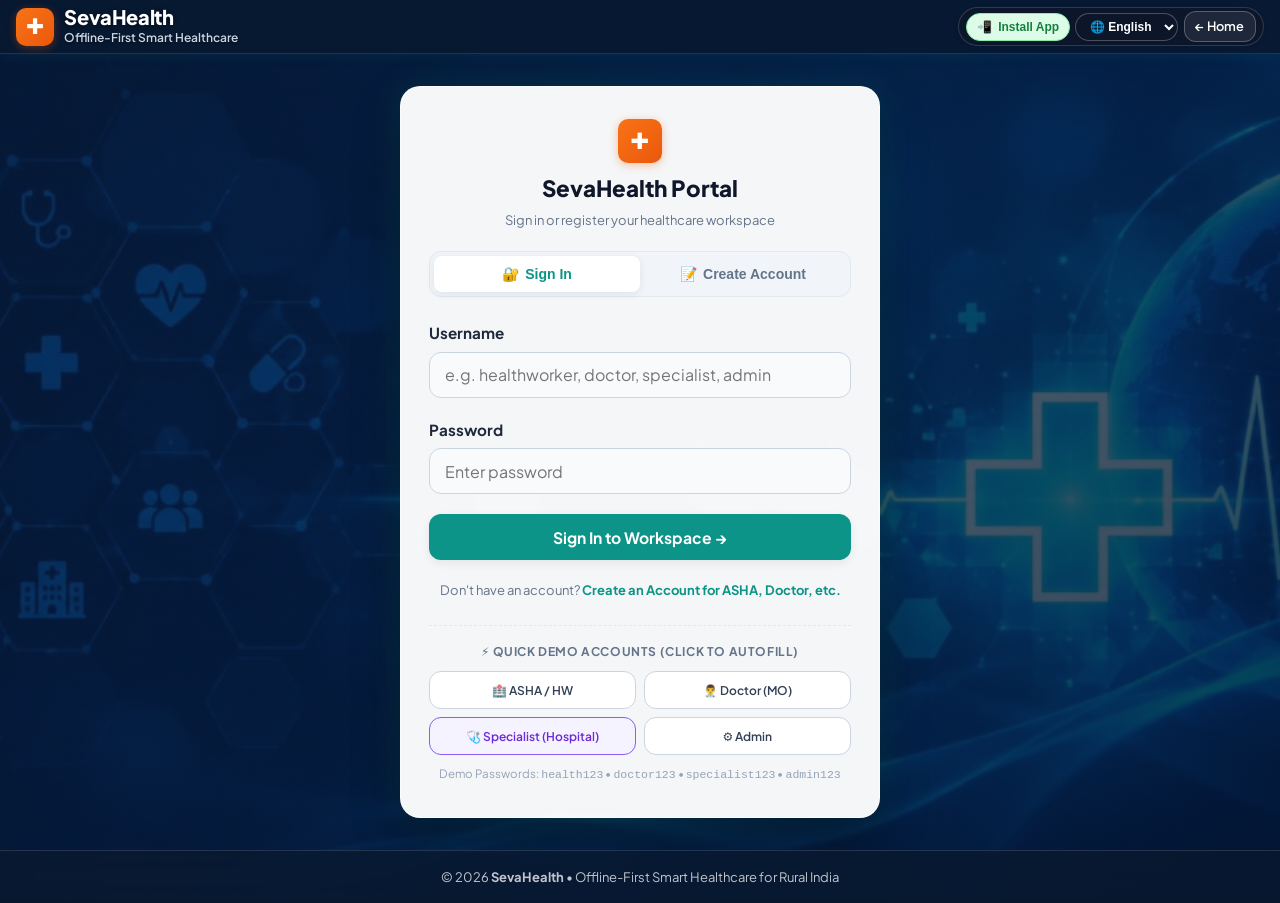
==== commit 466025f2: "feat(branding): change logo and app icon color to orange and restrict language selector to login pag" ====
--- a/frontend/dashboard.html
+++ b/frontend/dashboard.html
@@ -8,13 +8,13 @@
   <link rel="manifest" href="manifest.json">
   <link rel="icon" type="image/png" sizes="192x192" href="icons/icon-192.png">
   <link rel="apple-touch-icon" href="icons/icon-192.png">
-  <meta name="theme-color" content="#0d9488">
+  <meta name="theme-color" content="#ea580c">
   <meta name="apple-mobile-web-app-capable" content="yes">
   <meta name="apple-mobile-web-app-status-bar-style" content="default">
   <link rel="preconnect" href="https://fonts.googleapis.com">
   <link rel="preconnect" href="https://fonts.gstatic.com" crossorigin>
   <link href="https://fonts.googleapis.com/css2?family=Plus+Jakarta+Sans:wght@400;500;600;700;800&display=swap" rel="stylesheet">
-  <link rel="stylesheet" href="css/style.css?v=3.6.0">
+  <link rel="stylesheet" href="css/style.css?v=3.7.0">
 </head>
 <body class="page-dashboard has-bottom-nav">
 
@@ -30,11 +30,6 @@
       </a>
 
       <div class="header-controls">
-        <select id="lang-select">
-          <option value="en">🌐 English</option>
-          <option value="te">🌐 తెలుగు</option>
-        </select>
-
         <span id="network-status-badge" class="badge badge-status-online">
           <span class="badge-status-dot status-online"></span>
           <span>ONLINE</span>
@@ -349,10 +344,10 @@
   </nav>
 
   <!-- Scripts -->
-  <script src="js/api.js?v=3.6.0"></script>
-  <script src="js/i18n.js?v=3.6.0"></script>
-  <script src="js/offline.js?v=3.6.0"></script>
-  <script src="js/auth.js?v=3.6.0"></script>
-  <script src="js/dashboard.js?v=3.6.0"></script>
+  <script src="js/api.js?v=3.7.0"></script>
+  <script src="js/i18n.js?v=3.7.0"></script>
+  <script src="js/offline.js?v=3.7.0"></script>
+  <script src="js/auth.js?v=3.7.0"></script>
+  <script src="js/dashboard.js?v=3.7.0"></script>
 </body>
 </html>
--- a/frontend/css/style.css
+++ b/frontend/css/style.css
@@ -213,7 +213,7 @@
 .brand-icon {
   width: 38px;
   height: 38px;
-  background: linear-gradient(135deg, #0d9488, #059669);
+  background: linear-gradient(135deg, #f97316, #ea580c);
   color: var(--white);
   border-radius: 10px;
   display: flex;
@@ -221,7 +221,7 @@
   justify-content: center;
   font-size: 1.35rem;
   font-weight: 800;
-  box-shadow: 0 2px 8px rgba(13, 148, 136, 0.3);
+  box-shadow: 0 2px 8px rgba(234, 88, 12, 0.35);
   flex-shrink: 0;
 }
 
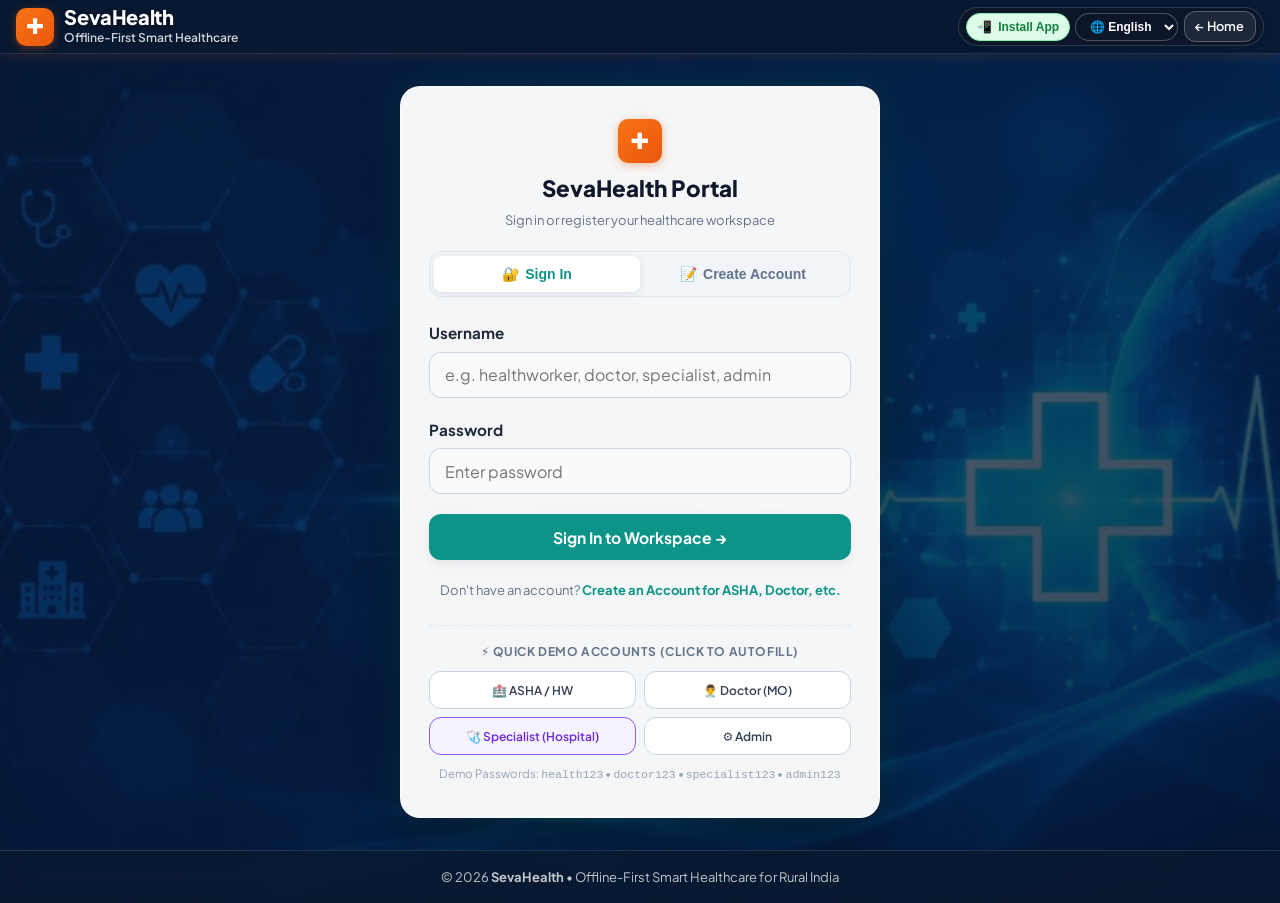
==== commit f2e8945a: "fix(branding): enforce orange plus logo across all headers, icons, and inline styles with proactive " ====
--- a/frontend/dashboard.html
+++ b/frontend/dashboard.html
@@ -14,7 +14,7 @@
   <link rel="preconnect" href="https://fonts.googleapis.com">
   <link rel="preconnect" href="https://fonts.gstatic.com" crossorigin>
   <link href="https://fonts.googleapis.com/css2?family=Plus+Jakarta+Sans:wght@400;500;600;700;800&display=swap" rel="stylesheet">
-  <link rel="stylesheet" href="css/style.css?v=3.7.0">
+  <link rel="stylesheet" href="css/style.css?v=3.8.0">
 </head>
 <body class="page-dashboard has-bottom-nav">
 
@@ -22,7 +22,7 @@
   <header class="site-header">
     <div class="header-container">
       <a href="dashboard.html" class="brand">
-        <div class="brand-icon">✚</div>
+        <div class="brand-icon" style="background: linear-gradient(135deg, #f97316, #ea580c) !important; color: #ffffff !important; box-shadow: 0 2px 8px rgba(234, 88, 12, 0.4) !important;">✚</div>
         <div class="brand-text">
           <h1 data-i18n="app_title">SevaHealth</h1>
           <span data-i18n="app_subtitle">Offline-First Smart Healthcare</span>
@@ -344,10 +344,10 @@
   </nav>
 
   <!-- Scripts -->
-  <script src="js/api.js?v=3.7.0"></script>
-  <script src="js/i18n.js?v=3.7.0"></script>
-  <script src="js/offline.js?v=3.7.0"></script>
-  <script src="js/auth.js?v=3.7.0"></script>
-  <script src="js/dashboard.js?v=3.7.0"></script>
+  <script src="js/api.js?v=3.8.0"></script>
+  <script src="js/i18n.js?v=3.8.0"></script>
+  <script src="js/offline.js?v=3.8.0"></script>
+  <script src="js/auth.js?v=3.8.0"></script>
+  <script src="js/dashboard.js?v=3.8.0"></script>
 </body>
 </html>
--- a/frontend/css/style.css
+++ b/frontend/css/style.css
@@ -177,12 +177,12 @@
    Header & Top Navigation
    -------------------------------------------------------------------------- */
 .site-header {
-  background: #ffffff url('../images/header-banner.jpg') no-repeat right center / cover;
-  border-bottom: 2px solid #0d9488;
+  background: #ffffff url('../images/header-banner.jpg?v=3.8.0') no-repeat right center / cover;
+  border-bottom: 2px solid #ea580c;
   position: sticky;
   top: 0;
   z-index: 100;
-  box-shadow: 0 2px 12px rgba(13, 148, 136, 0.1);
+  box-shadow: 0 2px 12px rgba(234, 88, 12, 0.15);
   min-height: 52px;
   display: flex;
   align-items: center;
@@ -213,22 +213,22 @@
 .brand-icon {
   width: 38px;
   height: 38px;
-  background: linear-gradient(135deg, #f97316, #ea580c);
-  color: var(--white);
+  background: linear-gradient(135deg, #f97316, #ea580c) !important;
+  color: #ffffff !important;
   border-radius: 10px;
   display: flex;
   align-items: center;
   justify-content: center;
   font-size: 1.35rem;
   font-weight: 800;
-  box-shadow: 0 2px 8px rgba(234, 88, 12, 0.35);
+  box-shadow: 0 2px 8px rgba(234, 88, 12, 0.4) !important;
   flex-shrink: 0;
 }
 
 .brand-text h1 {
   font-size: 1.2rem;
   font-weight: 800;
-  color: #0f766e;
+  color: #0f172a;
   line-height: 1.1;
   letter-spacing: -0.02em;
   margin: 0;
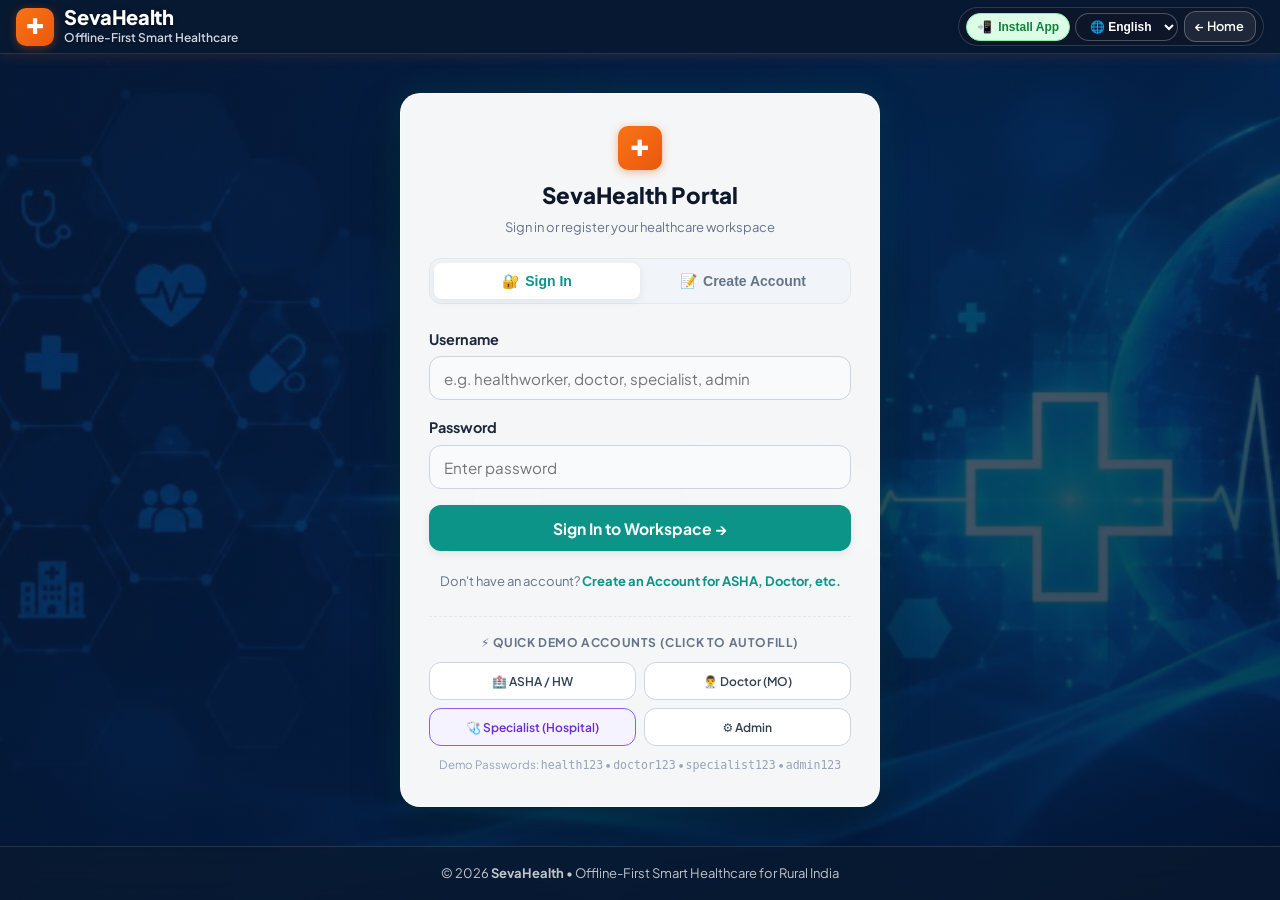
==== commit 07d758af: "fix(ui): adjust ASHA worker and Doctor pages for full mobile responsiveness without clipping" ====
--- a/frontend/dashboard.html
+++ b/frontend/dashboard.html
@@ -14,9 +14,9 @@
   <link rel="preconnect" href="https://fonts.googleapis.com">
   <link rel="preconnect" href="https://fonts.gstatic.com" crossorigin>
   <link href="https://fonts.googleapis.com/css2?family=Plus+Jakarta+Sans:wght@400;500;600;700;800&display=swap" rel="stylesheet">
-  <link rel="stylesheet" href="css/style.css?v=3.8.0">
+  <link rel="stylesheet" href="css/style.css?v=4.1.0">
 </head>
-<body class="page-dashboard has-bottom-nav">
+<body class="page-dashboard">
 
   <!-- Top Navigation Header -->
   <header class="site-header">
@@ -57,6 +57,25 @@
       </div>
     </div>
   </header>
+
+  <!-- Mobile Horizontal Subnav Strip (Visible on mobile screens) -->
+  <nav class="mobile-subnav-strip">
+    <a href="dashboard.html" class="mobile-subnav-item active">
+      <span>📊</span> <span data-i18n="nav_dashboard">Dashboard</span>
+    </a>
+    <a href="patient.html" class="mobile-subnav-item">
+      <span>🏡</span> <span data-i18n="nav_patients">Doorstep Visit</span>
+    </a>
+    <a href="doctor.html" class="mobile-subnav-item">
+      <span>🩺</span> <span data-i18n="nav_doctor_queue">Doctor Queue</span>
+    </a>
+    <a href="specialist.html" class="mobile-subnav-item">
+      <span>🔬</span> <span>Specialist</span>
+    </a>
+    <a href="referrals.html" class="mobile-subnav-item">
+      <span>🚑</span> <span data-i18n="nav_referrals">Referrals</span>
+    </a>
+  </nav>
 
   <!-- App Layout -->
   <div class="app-layout">
@@ -304,6 +323,26 @@
         </button>
       </div>
 
+      <!-- Navigation Links in Drawer -->
+      <div style="display: flex; flex-direction: column; gap: 0.4rem; margin-top: 0.5rem; margin-bottom: 0.5rem;">
+        <span style="font-size: 0.75rem; font-weight: 700; color: var(--slate-500); text-transform: uppercase; letter-spacing: 0.05em;">Workspaces</span>
+        <a href="dashboard.html" class="drawer-nav-item active">
+          <span>📊</span> <span data-i18n="nav_dashboard">Dashboard</span>
+        </a>
+        <a href="patient.html" class="drawer-nav-item">
+          <span>🏡</span> <span data-i18n="nav_patients">Doorstep Patient Visit</span>
+        </a>
+        <a href="doctor.html" class="drawer-nav-item">
+          <span>🩺</span> <span data-i18n="nav_doctor_queue">Doctor Queue</span>
+        </a>
+        <a href="specialist.html" class="drawer-nav-item">
+          <span>🔬</span> <span>Specialist Workspace</span>
+        </a>
+        <a href="referrals.html" class="drawer-nav-item">
+          <span>🚑</span> <span data-i18n="nav_referrals">Referrals Directory</span>
+        </a>
+      </div>
+
       <div style="display: flex; align-items: center; justify-content: space-between; padding: 0.65rem 0.85rem; background: var(--slate-50); border: 1px solid var(--slate-200); border-radius: var(--radius-md);">
         <span style="font-size: 0.85rem; font-weight: 600; color: var(--slate-600);">Offline Sync Queue:</span>
         <span id="mobile-sync-status-indicator" class="badge badge-primary">☁️ All synced</span>
@@ -319,35 +358,13 @@
     </div>
   </div>
 
-  <!-- Native Mobile Bottom Navigation Bar -->
-  <nav class="mobile-bottom-nav">
-    <a href="dashboard.html" class="mobile-nav-item active">
-      <span class="mobile-nav-icon">📊</span>
-      <span class="mobile-nav-label" data-i18n="nav_dashboard">Dashboard</span>
-    </a>
-    <a href="patient.html" class="mobile-nav-item">
-      <span class="mobile-nav-icon">🏡</span>
-      <span class="mobile-nav-label" data-i18n="nav_patients">Patients</span>
-    </a>
-    <a href="doctor.html" class="mobile-nav-item">
-      <span class="mobile-nav-icon">🩺</span>
-      <span class="mobile-nav-label" data-i18n="nav_doctor_queue">Doctor</span>
-    </a>
-    <a href="referrals.html" class="mobile-nav-item">
-      <span class="mobile-nav-icon">🚑</span>
-      <span class="mobile-nav-label" data-i18n="nav_referrals">Referrals</span>
-    </a>
-    <a href="followups.html" class="mobile-nav-item">
-      <span class="mobile-nav-icon">📋</span>
-      <span class="mobile-nav-label" data-i18n="nav_followups">Follow-ups</span>
-    </a>
-  </nav>
+
 
   <!-- Scripts -->
-  <script src="js/api.js?v=3.8.0"></script>
-  <script src="js/i18n.js?v=3.8.0"></script>
-  <script src="js/offline.js?v=3.8.0"></script>
-  <script src="js/auth.js?v=3.8.0"></script>
-  <script src="js/dashboard.js?v=3.8.0"></script>
+  <script src="js/api.js?v=4.1.0"></script>
+  <script src="js/i18n.js?v=4.1.0"></script>
+  <script src="js/offline.js?v=4.1.0"></script>
+  <script src="js/auth.js?v=4.1.0"></script>
+  <script src="js/dashboard.js?v=4.1.0"></script>
 </body>
 </html>
--- a/frontend/css/style.css
+++ b/frontend/css/style.css
@@ -510,15 +510,56 @@
 .btn-sm { min-height: 38px; padding: 0.35rem 0.9rem; font-size: 0.875rem; }
 .btn-block { width: 100%; }
 
-.form-group { margin-bottom: 1.25rem; }
-.form-label { display: block; font-size: 0.95rem; font-weight: 700; color: var(--slate-800); margin-bottom: 0.4rem; }
+.form-group { margin-bottom: 1rem; }
+.form-label { display: block; font-size: 0.9rem; font-weight: 700; color: var(--slate-800); margin-bottom: 0.35rem; }
+
+.form-grid-demographics {
+  display: grid;
+  grid-template-columns: repeat(3, 1fr);
+  gap: 1rem;
+  width: 100%;
+}
+
+.form-grid-vitals {
+  display: grid;
+  grid-template-columns: repeat(6, 1fr);
+  gap: 0.75rem;
+  width: 100%;
+}
+
+.doorstep-intake-card,
+.workspace-card {
+  background: var(--white);
+  border-radius: var(--radius-lg);
+  border: 1px solid var(--slate-200);
+  padding: 1.5rem;
+  margin-bottom: 1.5rem;
+  box-shadow: var(--shadow-sm);
+  width: 100%;
+  max-width: 100%;
+  overflow: hidden;
+}
+
+.table-scroll-hint {
+  display: none;
+  font-size: 0.75rem;
+  color: #0369a1;
+  background: #f0f9ff;
+  border: 1px solid #bae6fd;
+  border-radius: 6px;
+  padding: 0.35rem 0.65rem;
+  margin-bottom: 0.5rem;
+  align-items: center;
+  gap: 0.35rem;
+  font-weight: 600;
+}
 
 .form-input, .form-select, .form-textarea {
   width: 100%;
-  min-height: 46px;
-  padding: 0.68rem 0.95rem;
+  min-height: 44px;
+  padding: 0.6rem 0.85rem;
   font-family: inherit;
-  font-size: 1rem;
+  font-size: 0.95rem;
   color: var(--slate-900);
   background: var(--slate-50);
   border: 1.5px solid var(--slate-300);
@@ -533,7 +574,7 @@
   box-shadow: 0 0 0 3.5px rgba(13, 148, 136, 0.18);
 }
 
-.form-textarea { min-height: 95px; resize: vertical; }
+.form-textarea { min-height: 90px; resize: vertical; }
 
 .voice-recording {
   background: #fee2e2 !important;
@@ -1299,19 +1340,88 @@
 }
 
 /* --------------------------------------------------------------------------
-   Native App Bottom Navigation Bar (Amazon / Play Store Style)
+   Mobile App Layout & Navigation Strip
    -------------------------------------------------------------------------- */
 .mobile-bottom-nav {
+  display: none !important;
+}
+
+body.has-bottom-nav {
+  padding-bottom: 0 !important;
+}
+
+.mobile-subnav-strip {
   display: none;
 }
 
-/* --------------------------------------------------------------------------
-   Comprehensive Media Queries for Android, iOS & Mobile Screens
-   -------------------------------------------------------------------------- */
+.drawer-nav-item {
+  display: flex;
+  align-items: center;
+  gap: 0.65rem;
+  padding: 0.65rem 0.85rem;
+  border-radius: var(--radius-md);
+  background: var(--slate-50);
+  border: 1px solid var(--slate-200);
+  color: var(--slate-800);
+  text-decoration: none;
+  font-size: 0.9rem;
+  font-weight: 600;
+  transition: all 0.15s ease;
+}
+
+.drawer-nav-item:hover, .drawer-nav-item.active {
+  background: #fff7ed;
+  border-color: #fdba74;
+  color: #ea580c;
+}
+
 @media (max-width: 768px) {
+  /* Horizontal scrollable Workspace Subnav on Mobile */
+  .mobile-subnav-strip {
+    display: flex;
+    align-items: center;
+    gap: 0.5rem;
+    padding: 0.45rem 0.75rem;
+    background: #ffffff;
+    border-bottom: 1px solid var(--slate-200);
+    overflow-x: auto;
+    -webkit-overflow-scrolling: touch;
+    white-space: nowrap;
+    scrollbar-width: none;
+    position: sticky;
+    top: 52px;
+    z-index: 95;
+    box-shadow: 0 2px 6px rgba(15, 23, 42, 0.04);
+  }
+
+  .mobile-subnav-strip::-webkit-scrollbar {
+    display: none;
+  }
+
+  .mobile-subnav-item {
+    display: inline-flex;
+    align-items: center;
+    gap: 0.35rem;
+    padding: 0.35rem 0.85rem;
+    border-radius: 9999px;
+    font-size: 0.825rem;
+    font-weight: 600;
+    color: var(--slate-700);
+    background: var(--slate-100);
+    text-decoration: none;
+    flex-shrink: 0;
+    transition: all 0.15s ease;
+  }
+
+  .mobile-subnav-item.active {
+    background: linear-gradient(135deg, #f97316, #ea580c) !important;
+    color: #ffffff !important;
+    font-weight: 700;
+    box-shadow: 0 2px 8px rgba(234, 88, 12, 0.35);
+  }
   /* Viewport and App layout reset */
   body {
-    padding-bottom: calc(var(--bottom-nav-height) + env(safe-area-inset-bottom, 0px)) !important;
+    padding-bottom: 0 !important;
   }
 
   .app-layout {
@@ -1380,27 +1490,13 @@
     max-width: 82px !important;
   }
 
-  /* Native Mobile Bottom Navigation Bar */
+  /* Native Mobile Bottom Navigation Bar (Hidden per user request) */
   body.has-bottom-nav {
-    padding-bottom: calc(var(--bottom-nav-height) + env(safe-area-inset-bottom, 0px) + 16px) !important;
+    padding-bottom: 0 !important;
   }
 
   .mobile-bottom-nav {
-    display: flex;
-    position: fixed;
-    bottom: 0;
-    left: 0;
-    right: 0;
-    height: calc(var(--bottom-nav-height) + env(safe-area-inset-bottom, 0px));
-    padding-bottom: env(safe-area-inset-bottom, 0px);
-    background: rgba(255, 255, 255, 0.97);
-    backdrop-filter: blur(20px);
-    -webkit-backdrop-filter: blur(20px);
-    border-top: 1px solid rgba(226, 232, 240, 0.95);
-    box-shadow: 0 -4px 20px rgba(15, 23, 42, 0.08);
-    z-index: 990;
-    justify-content: space-around;
-    align-items: center;
+    display: none !important;
   }
 
   .mobile-nav-item {
@@ -1477,15 +1573,34 @@
     font-size: 1.15rem !important;
   }
 
+  /* Responsive Form Grids on Mobile & Tablet */
+  .form-grid-demographics {
+    grid-template-columns: repeat(2, 1fr) !important;
+    gap: 0.65rem !important;
+  }
+
+  .form-grid-vitals {
+    grid-template-columns: repeat(2, 1fr) !important;
+    gap: 0.5rem !important;
+  }
+
+  .doorstep-intake-card,
+  .workspace-card {
+    padding: 1rem 0.85rem !important;
+    border-radius: var(--radius-md) !important;
+    margin-bottom: 1.25rem !important;
+  }
+
   /* Touch-friendly Form Inputs & Buttons */
   .form-input, .form-select, .form-textarea {
-    font-size: 16px !important; /* Prevents auto-zoom on iOS Safari/Chrome */
-    min-height: 48px !important;
+    font-size: 15px !important; /* Prevents auto-zoom on iOS Safari/Chrome */
+    min-height: 44px !important;
+    padding: 0.5rem 0.75rem !important;
   }
 
   .btn {
-    min-height: 46px;
-    font-size: 0.95rem;
+    min-height: 44px;
+    font-size: 0.9rem;
   }
 
   .btn-block-mobile {
@@ -1510,6 +1625,10 @@
   }
 
   /* Responsive Data Tables with Touch Momentum Scroll */
+  .table-scroll-hint {
+    display: flex !important;
+  }
+
   .table-responsive {
     width: 100% !important;
     max-width: 100% !important;
@@ -1517,27 +1636,59 @@
     -webkit-overflow-scrolling: touch !important;
     border-radius: var(--radius-md) !important;
     box-shadow: var(--shadow-xs);
+    margin-top: 0.5rem !important;
   }
 
   .data-table {
-    min-width: 540px !important;
+    min-width: 620px !important;
+    width: 100% !important;
   }
 
   .data-table th, .data-table td {
-    padding: 0.75rem 0.65rem !important;
-    font-size: 0.85rem !important;
+    padding: 0.65rem 0.6rem !important;
+    font-size: 0.825rem !important;
     white-space: normal !important;
+    word-break: break-word !important;
   }
 
   /* Doctor & Referral Queue Cards */
   .doctor-queue-card {
     padding: 1rem !important;
+    border-radius: var(--radius-md) !important;
   }
 
   .queue-card-top {
-    flex-direction: column;
-    align-items: flex-start;
-    gap: 0.5rem;
+    flex-direction: column !important;
+    align-items: stretch !important;
+    gap: 0.75rem !important;
+  }
+
+  .queue-patient-meta {
+    width: 100% !important;
+    justify-content: space-between !important;
+  }
+
+  .queue-actions {
+    width: 100% !important;
+  }
+
+  .queue-actions button,
+  .queue-actions .btn {
+    width: 100% !important;
+    text-align: center !important;
+    justify-content: center !important;
+  }
+
+  .queue-vitals-row {
+    display: grid !important;
+    grid-template-columns: repeat(2, 1fr) !important;
+    gap: 0.4rem !important;
+  }
+
+  .queue-vitals-row .v-pill {
+    padding: 0.35rem 0.5rem !important;
+    font-size: 0.8rem !important;
+    text-align: center !important;
   }
 
   /* Modal Cards */
@@ -1546,6 +1697,8 @@
     max-height: 94vh !important;
     border-radius: 16px !important;
     margin: 0.5rem !important;
+    width: calc(100% - 1rem) !important;
+    max-width: 100% !important;
   }
 }
 
@@ -1562,10 +1715,22 @@
     padding: 1.5rem 1.15rem !important;
     border-radius: 16px !important;
   }
-}
-
-
-
-
-
-
+
+  .form-grid-demographics {
+    grid-template-columns: 1fr !important;
+  }
+
+  .form-grid-vitals {
+    grid-template-columns: repeat(2, 1fr) !important;
+  }
+
+  .queue-vitals-row {
+    grid-template-columns: repeat(2, 1fr) !important;
+  }
+}
+
+
+
+
+
+
